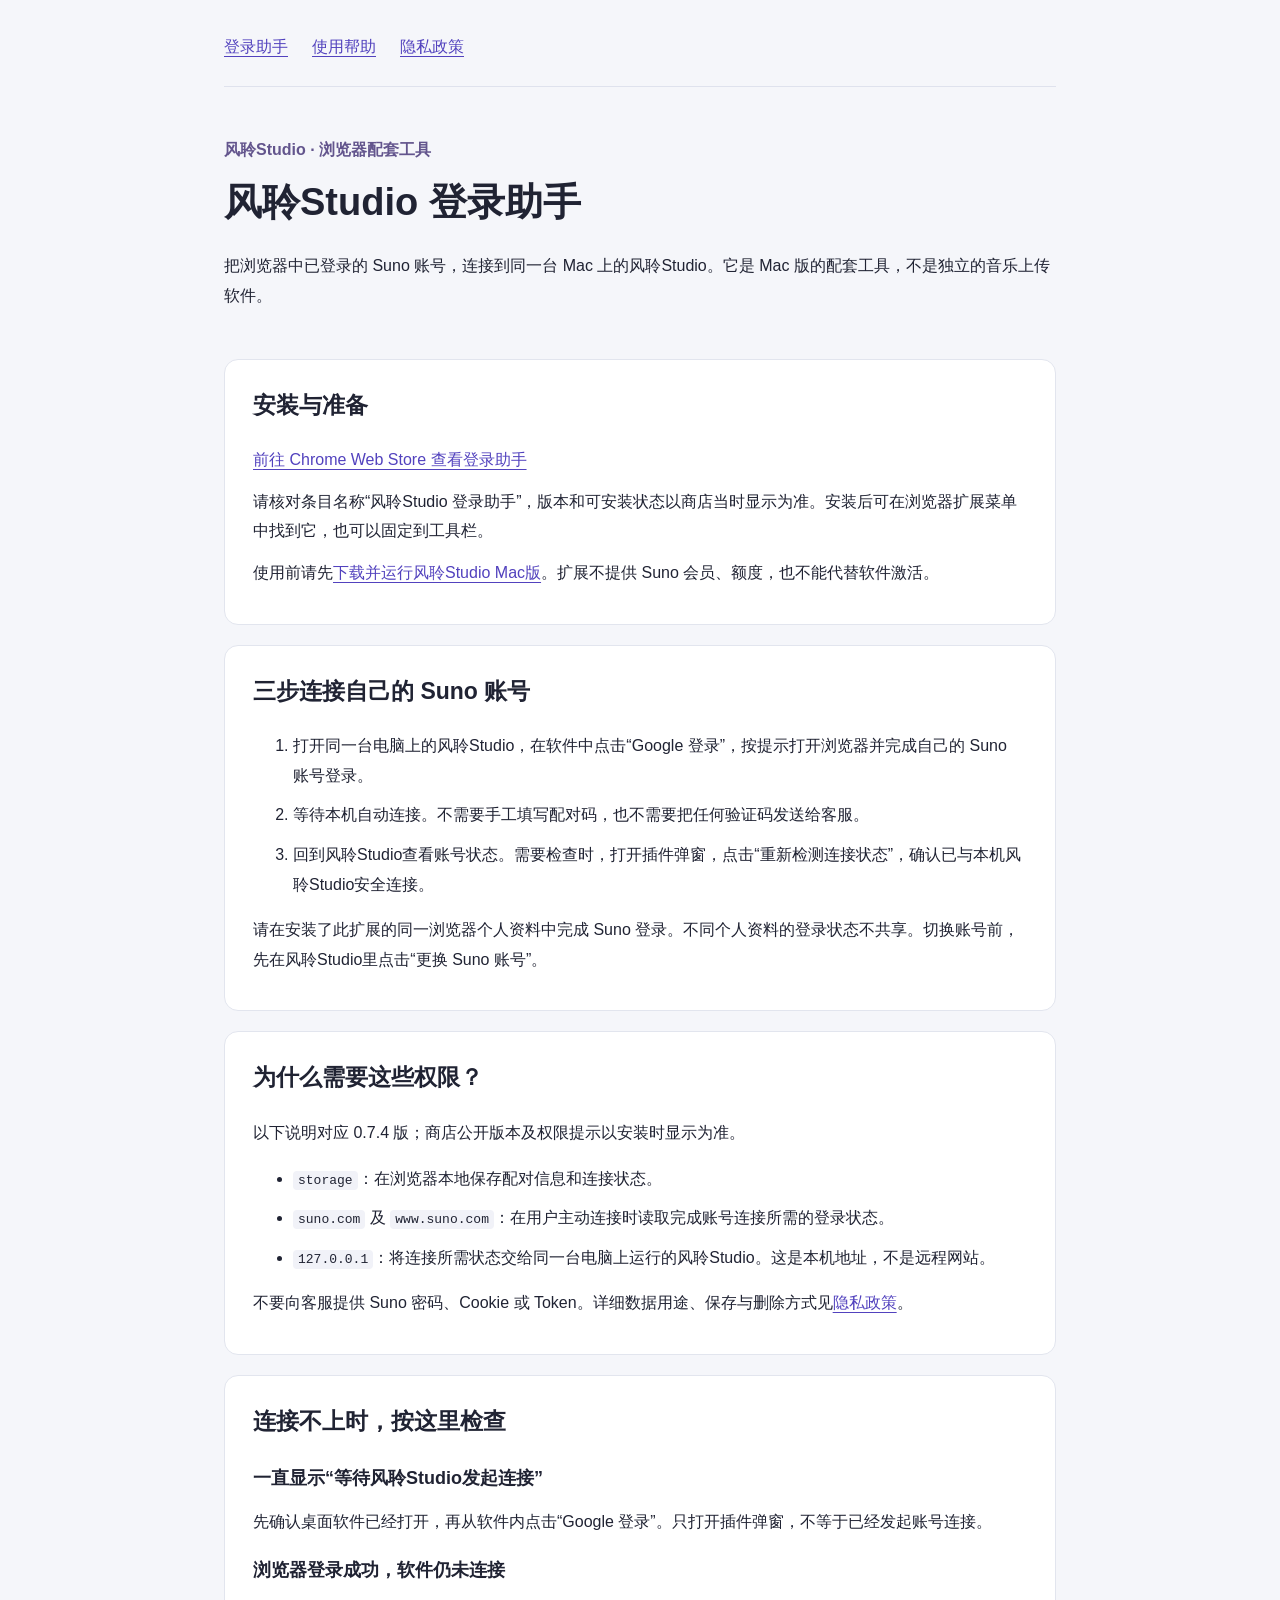
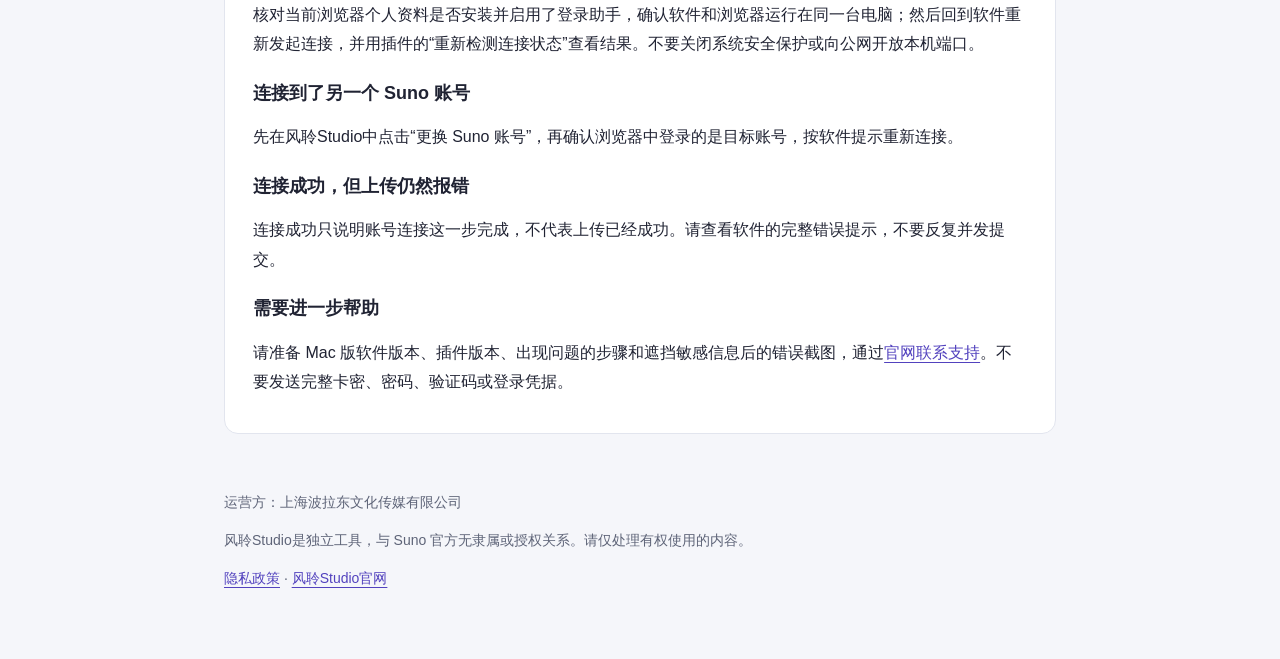
==== index.html @ 5d275eaa "docs: publish login helper introduction help and privacy pages" ====
<!doctype html>
<html lang="zh-CN">
<head>
  <meta charset="utf-8">
  <meta name="viewport" content="width=device-width, initial-scale=1">
  <meta name="description" content="风聆Studio 登录助手的官方扩展介绍、连接步骤与使用帮助。">
  <title>风聆Studio 登录助手｜介绍与帮助</title>
  <link rel="stylesheet" href="style.css">
</head>
<body>
<main>
  <nav aria-label="页面导航"><a href="./">登录助手</a><a href="#troubleshooting">使用帮助</a><a href="privacy.html">隐私政策</a></nav>
  <header><p class="eyebrow">风聆Studio · 浏览器配套工具</p><h1>风聆Studio 登录助手</h1><p>把浏览器中已登录的 Suno 账号，连接到同一台 Mac 上的风聆Studio。它是 Mac 版的配套工具，不是独立的音乐上传软件。</p></header>
  <section><h2>安装与准备</h2><p><a href="https://chromewebstore.google.com/detail/dmedfhdejdgipmeoepbnioakmmfhhgce">前往 Chrome Web Store 查看登录助手</a></p><p>请核对条目名称“风聆Studio 登录助手”，版本和可安装状态以商店当时显示为准。安装后可在浏览器扩展菜单中找到它，也可以固定到工具栏。</p><p>使用前请先<a href="https://gnmusic.cn/fengling/">下载并运行风聆Studio Mac版</a>。扩展不提供 Suno 会员、额度，也不能代替软件激活。</p></section>
  <section><h2>三步连接自己的 Suno 账号</h2><ol><li>打开同一台电脑上的风聆Studio，在软件中点击“Google 登录”，按提示打开浏览器并完成自己的 Suno 账号登录。</li><li>等待本机自动连接。不需要手工填写配对码，也不需要把任何验证码发送给客服。</li><li>回到风聆Studio查看账号状态。需要检查时，打开插件弹窗，点击“重新检测连接状态”，确认已与本机风聆Studio安全连接。</li></ol><p>请在安装了此扩展的同一浏览器个人资料中完成 Suno 登录。不同个人资料的登录状态不共享。切换账号前，先在风聆Studio里点击“更换 Suno 账号”。</p></section>
  <section><h2>为什么需要这些权限？</h2><p>以下说明对应 0.7.4 版；商店公开版本及权限提示以安装时显示为准。</p><ul><li><code>storage</code>：在浏览器本地保存配对信息和连接状态。</li><li><code>suno.com</code> 及 <code>www.suno.com</code>：在用户主动连接时读取完成账号连接所需的登录状态。</li><li><code>127.0.0.1</code>：将连接所需状态交给同一台电脑上运行的风聆Studio。这是本机地址，不是远程网站。</li></ul><p>不要向客服提供 Suno 密码、Cookie 或 Token。详细数据用途、保存与删除方式见<a href="privacy.html">隐私政策</a>。</p></section>
  <section id="troubleshooting"><h2>连接不上时，按这里检查</h2><h3>一直显示“等待风聆Studio发起连接”</h3><p>先确认桌面软件已经打开，再从软件内点击“Google 登录”。只打开插件弹窗，不等于已经发起账号连接。</p><h3>浏览器登录成功，软件仍未连接</h3><p>核对当前浏览器个人资料是否安装并启用了登录助手，确认软件和浏览器运行在同一台电脑；然后回到软件重新发起连接，并用插件的“重新检测连接状态”查看结果。不要关闭系统安全保护或向公网开放本机端口。</p><h3>连接到了另一个 Suno 账号</h3><p>先在风聆Studio中点击“更换 Suno 账号”，再确认浏览器中登录的是目标账号，按软件提示重新连接。</p><h3>连接成功，但上传仍然报错</h3><p>连接成功只说明账号连接这一步完成，不代表上传已经成功。请查看软件的完整错误提示，不要反复并发提交。</p><h3>需要进一步帮助</h3><p>请准备 Mac 版软件版本、插件版本、出现问题的步骤和遮挡敏感信息后的错误截图，通过<a href="https://gnmusic.cn/">官网联系支持</a>。不要发送完整卡密、密码、验证码或登录凭据。</p></section>
  <footer><p>运营方：上海波拉东文化传媒有限公司</p><p>风聆Studio是独立工具，与 Suno 官方无隶属或授权关系。请仅处理有权使用的内容。</p><p><a href="privacy.html">隐私政策</a> · <a href="https://gnmusic.cn/">风聆Studio官网</a></p></footer>
</main>
</body>
</html>
---- style.css ----
:root { color-scheme: light; font-family: -apple-system, BlinkMacSystemFont, "Segoe UI", "PingFang SC", "Microsoft YaHei", sans-serif; color: #202333; background: #f5f6fa; }
* { box-sizing: border-box; }
body { margin: 0; line-height: 1.85; }
main { max-width: 880px; margin: auto; padding: 32px 24px 56px; }
nav { display: flex; flex-wrap: wrap; gap: 12px 24px; padding-bottom: 24px; border-bottom: 1px solid #dfe2ed; }
header { padding: 36px 0 16px; }
h1 { line-height: 1.4; font-size: clamp(28px, 5vw, 38px); margin: 8px 0 22px; }
h2 { font-size: 23px; margin-top: 0; }
h3 { font-size: 18px; margin-bottom: 4px; }
section { background: white; border: 1px solid #e2e5ee; border-radius: 14px; padding: 24px 28px; margin: 20px 0; scroll-margin-top: 20px; }
p { margin: 12px 0; }
li { margin: 10px 0; }
a { color: #5242be; text-underline-offset: 4px; overflow-wrap: anywhere; }
a:hover { color: #2c2284; }
a:focus-visible { outline: 3px solid #8aa3ff; outline-offset: 4px; }
code { background: #f1f2f8; border-radius: 4px; padding: 2px 5px; overflow-wrap: anywhere; }
.eyebrow { color: #63558d; font-weight: 600; }
footer { color: #5e6478; padding-top: 24px; font-size: 14px; }
@media (max-width: 520px) { main { padding: 20px 16px 40px; } section { padding: 20px; } }
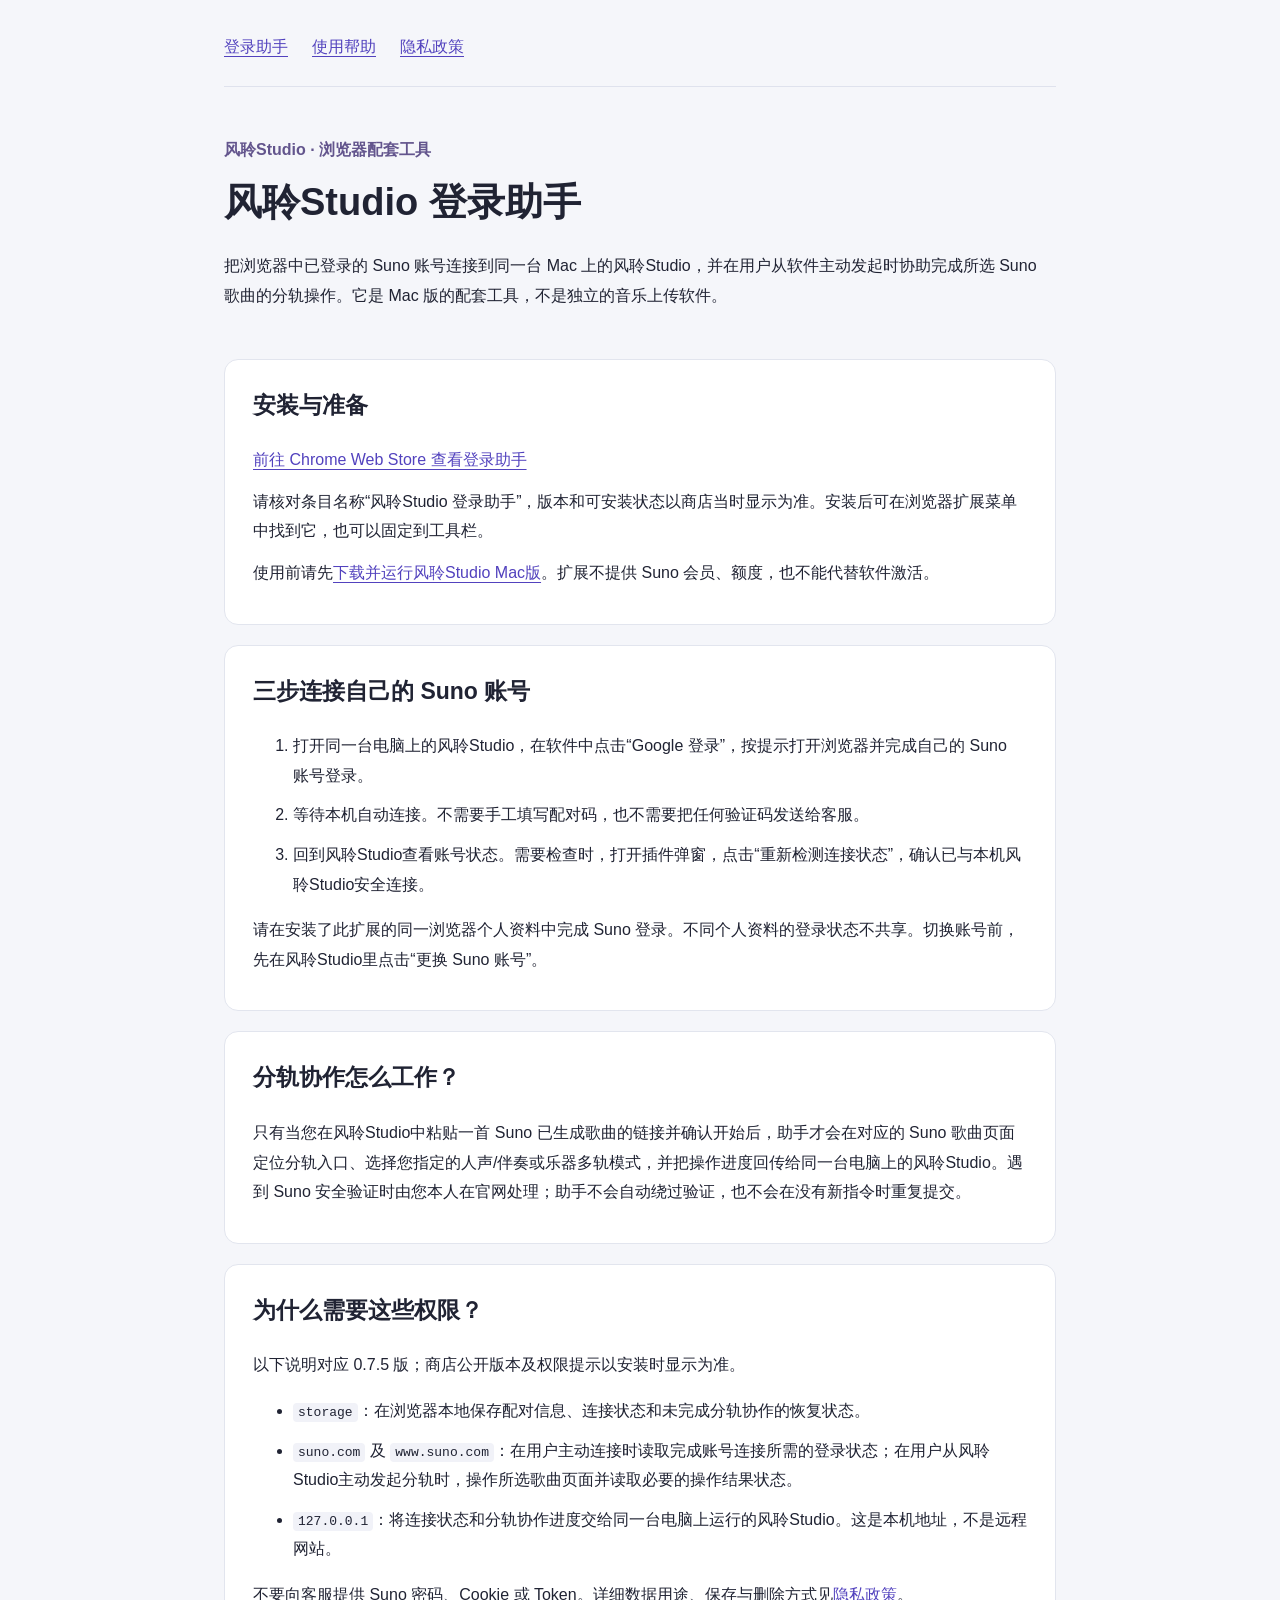
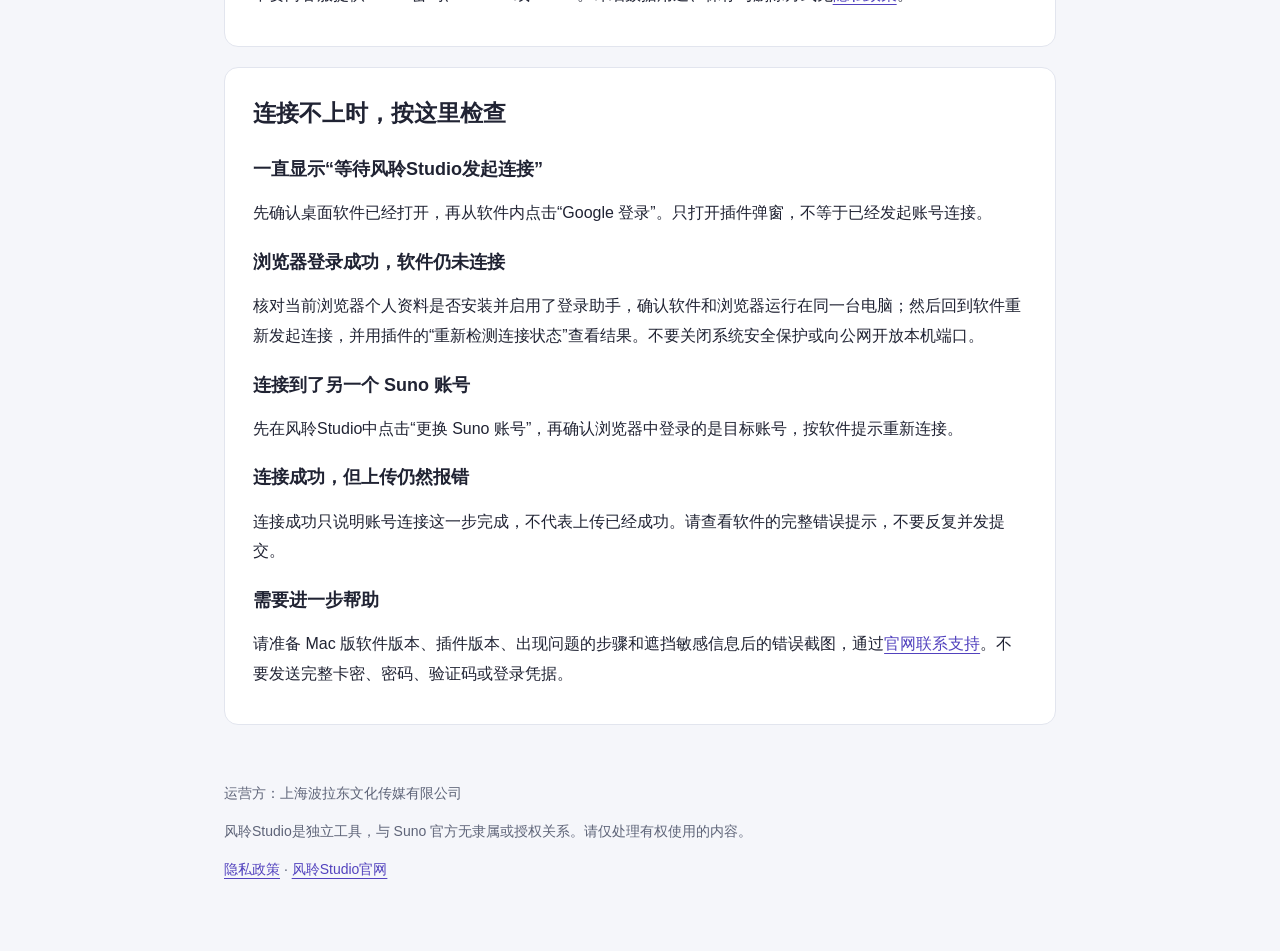
==== commit 97559f66: "docs: disclose helper stem collaboration" ====
--- a/index.html
+++ b/index.html
@@ -10,10 +10,11 @@
 <body>
 <main>
   <nav aria-label="页面导航"><a href="./">登录助手</a><a href="#troubleshooting">使用帮助</a><a href="privacy.html">隐私政策</a></nav>
-  <header><p class="eyebrow">风聆Studio · 浏览器配套工具</p><h1>风聆Studio 登录助手</h1><p>把浏览器中已登录的 Suno 账号，连接到同一台 Mac 上的风聆Studio。它是 Mac 版的配套工具，不是独立的音乐上传软件。</p></header>
+  <header><p class="eyebrow">风聆Studio · 浏览器配套工具</p><h1>风聆Studio 登录助手</h1><p>把浏览器中已登录的 Suno 账号连接到同一台 Mac 上的风聆Studio，并在用户从软件主动发起时协助完成所选 Suno 歌曲的分轨操作。它是 Mac 版的配套工具，不是独立的音乐上传软件。</p></header>
   <section><h2>安装与准备</h2><p><a href="https://chromewebstore.google.com/detail/dmedfhdejdgipmeoepbnioakmmfhhgce">前往 Chrome Web Store 查看登录助手</a></p><p>请核对条目名称“风聆Studio 登录助手”，版本和可安装状态以商店当时显示为准。安装后可在浏览器扩展菜单中找到它，也可以固定到工具栏。</p><p>使用前请先<a href="https://gnmusic.cn/fengling/">下载并运行风聆Studio Mac版</a>。扩展不提供 Suno 会员、额度，也不能代替软件激活。</p></section>
   <section><h2>三步连接自己的 Suno 账号</h2><ol><li>打开同一台电脑上的风聆Studio，在软件中点击“Google 登录”，按提示打开浏览器并完成自己的 Suno 账号登录。</li><li>等待本机自动连接。不需要手工填写配对码，也不需要把任何验证码发送给客服。</li><li>回到风聆Studio查看账号状态。需要检查时，打开插件弹窗，点击“重新检测连接状态”，确认已与本机风聆Studio安全连接。</li></ol><p>请在安装了此扩展的同一浏览器个人资料中完成 Suno 登录。不同个人资料的登录状态不共享。切换账号前，先在风聆Studio里点击“更换 Suno 账号”。</p></section>
-  <section><h2>为什么需要这些权限？</h2><p>以下说明对应 0.7.4 版；商店公开版本及权限提示以安装时显示为准。</p><ul><li><code>storage</code>：在浏览器本地保存配对信息和连接状态。</li><li><code>suno.com</code> 及 <code>www.suno.com</code>：在用户主动连接时读取完成账号连接所需的登录状态。</li><li><code>127.0.0.1</code>：将连接所需状态交给同一台电脑上运行的风聆Studio。这是本机地址，不是远程网站。</li></ul><p>不要向客服提供 Suno 密码、Cookie 或 Token。详细数据用途、保存与删除方式见<a href="privacy.html">隐私政策</a>。</p></section>
+  <section><h2>分轨协作怎么工作？</h2><p>只有当您在风聆Studio中粘贴一首 Suno 已生成歌曲的链接并确认开始后，助手才会在对应的 Suno 歌曲页面定位分轨入口、选择您指定的人声/伴奏或乐器多轨模式，并把操作进度回传给同一台电脑上的风聆Studio。遇到 Suno 安全验证时由您本人在官网处理；助手不会自动绕过验证，也不会在没有新指令时重复提交。</p></section>
+  <section><h2>为什么需要这些权限？</h2><p>以下说明对应 0.7.5 版；商店公开版本及权限提示以安装时显示为准。</p><ul><li><code>storage</code>：在浏览器本地保存配对信息、连接状态和未完成分轨协作的恢复状态。</li><li><code>suno.com</code> 及 <code>www.suno.com</code>：在用户主动连接时读取完成账号连接所需的登录状态；在用户从风聆Studio主动发起分轨时，操作所选歌曲页面并读取必要的操作结果状态。</li><li><code>127.0.0.1</code>：将连接状态和分轨协作进度交给同一台电脑上运行的风聆Studio。这是本机地址，不是远程网站。</li></ul><p>不要向客服提供 Suno 密码、Cookie 或 Token。详细数据用途、保存与删除方式见<a href="privacy.html">隐私政策</a>。</p></section>
   <section id="troubleshooting"><h2>连接不上时，按这里检查</h2><h3>一直显示“等待风聆Studio发起连接”</h3><p>先确认桌面软件已经打开，再从软件内点击“Google 登录”。只打开插件弹窗，不等于已经发起账号连接。</p><h3>浏览器登录成功，软件仍未连接</h3><p>核对当前浏览器个人资料是否安装并启用了登录助手，确认软件和浏览器运行在同一台电脑；然后回到软件重新发起连接，并用插件的“重新检测连接状态”查看结果。不要关闭系统安全保护或向公网开放本机端口。</p><h3>连接到了另一个 Suno 账号</h3><p>先在风聆Studio中点击“更换 Suno 账号”，再确认浏览器中登录的是目标账号，按软件提示重新连接。</p><h3>连接成功，但上传仍然报错</h3><p>连接成功只说明账号连接这一步完成，不代表上传已经成功。请查看软件的完整错误提示，不要反复并发提交。</p><h3>需要进一步帮助</h3><p>请准备 Mac 版软件版本、插件版本、出现问题的步骤和遮挡敏感信息后的错误截图，通过<a href="https://gnmusic.cn/">官网联系支持</a>。不要发送完整卡密、密码、验证码或登录凭据。</p></section>
   <footer><p>运营方：上海波拉东文化传媒有限公司</p><p>风聆Studio是独立工具，与 Suno 官方无隶属或授权关系。请仅处理有权使用的内容。</p><p><a href="privacy.html">隐私政策</a> · <a href="https://gnmusic.cn/">风聆Studio官网</a></p></footer>
 </main>
